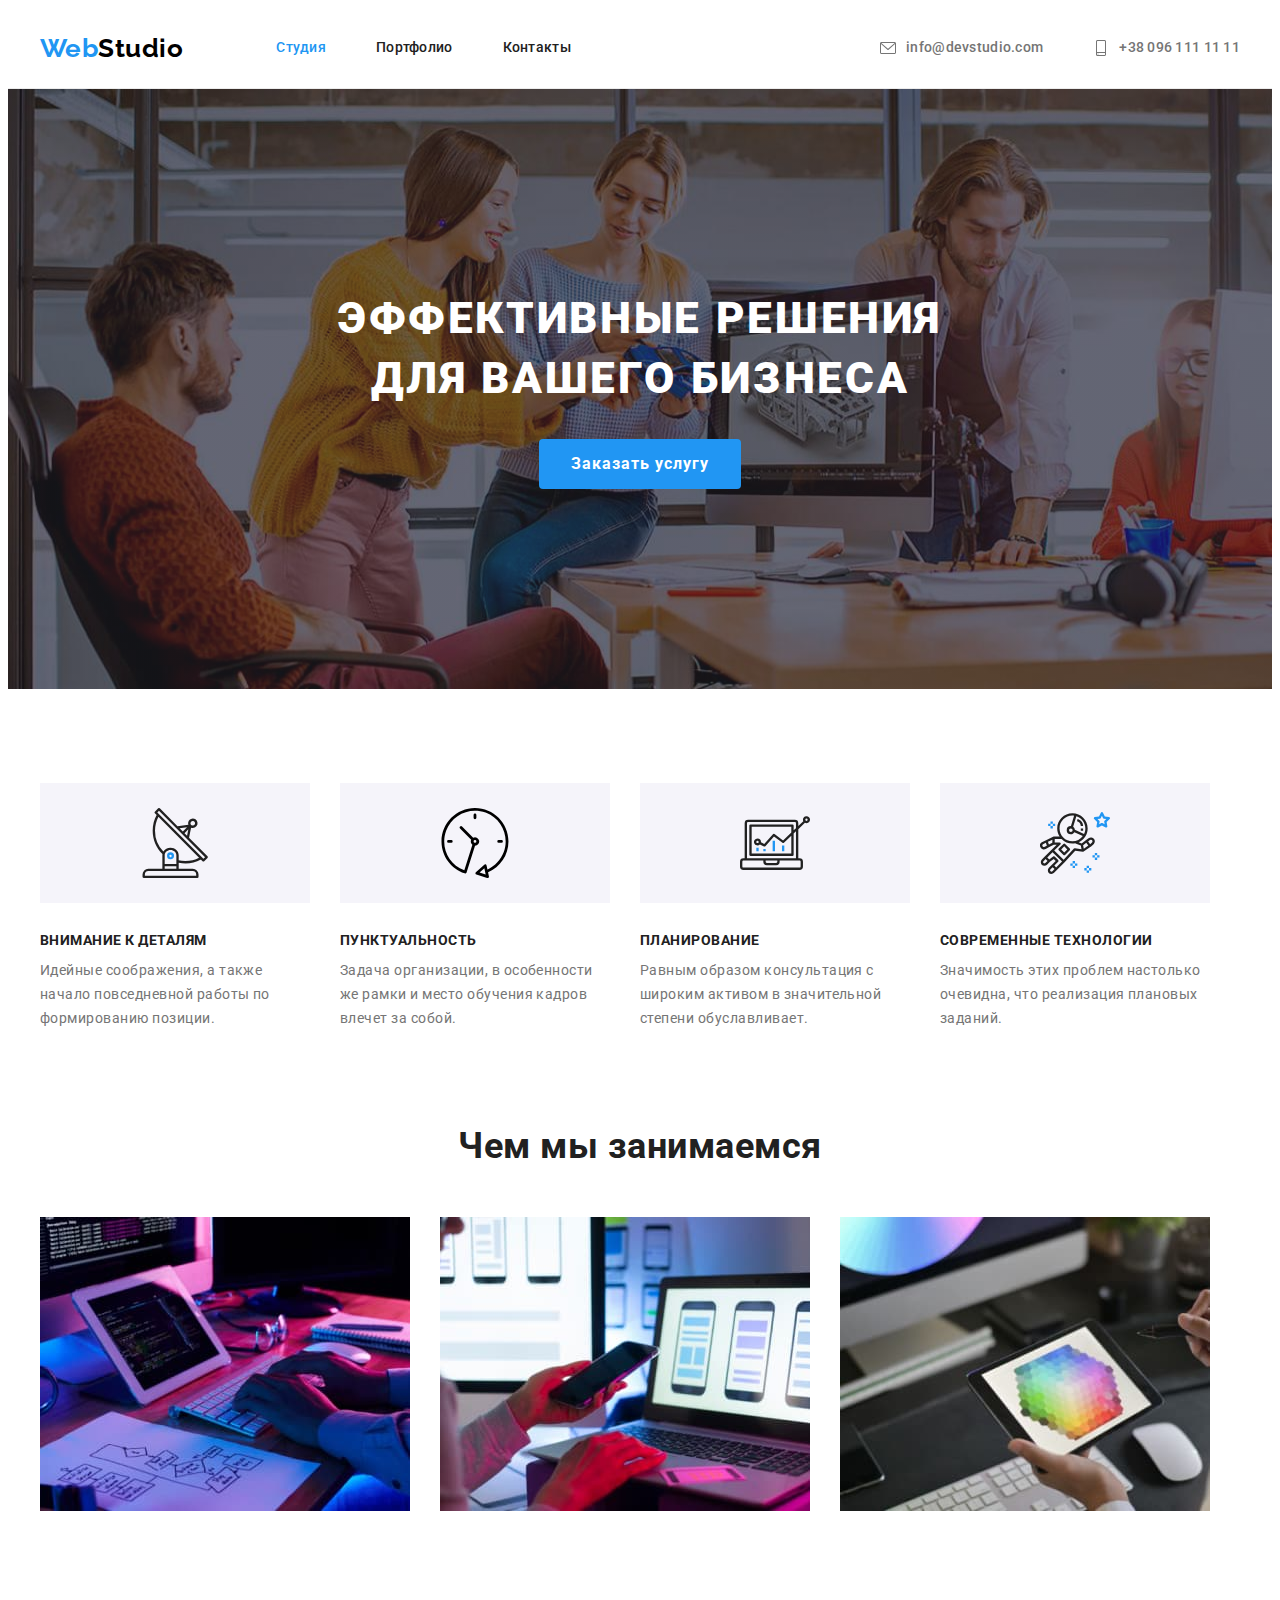
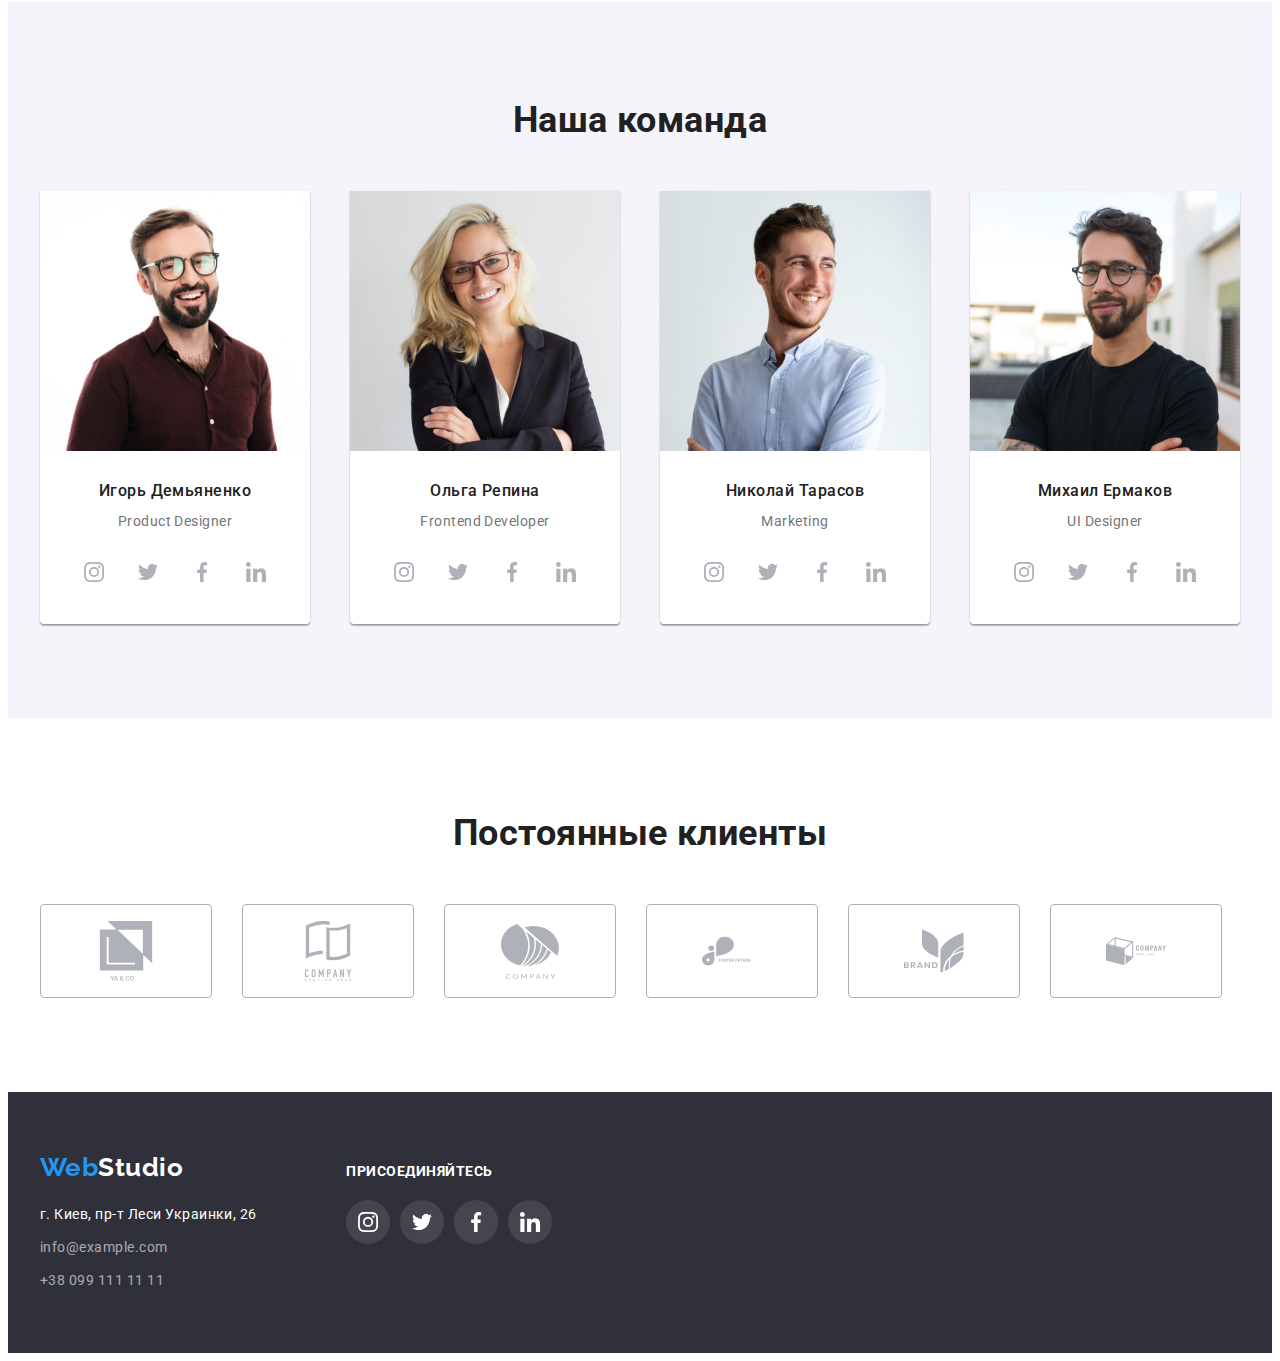
==== index.html @ dbf69135 "files from hw4" ====
<!DOCTYPE html>
<html lang="ru">
<head>
    <meta charset="UTF-8">
    <meta http-equiv="X-UA-Compatible" content="IE=edge">
    <meta name="viewport" content="width=device-width, initial-scale=1.0">
    <title>Студия</title>
    <link rel="preconnect" href="https://fonts.googleapis.com">
    <link rel="preconnect" href="https://fonts.gstatic.com" crossorigin>
    <link href="https://fonts.googleapis.com/css2?family=Raleway:wght@700&family=Roboto:wght@400;500;700;900&display=swap"
        rel="stylesheet">
    <link rel="stylesheet" href="https://cdnjs.cloudflare.com/ajax/libs/modern-normalize/1.1.0/modern-normalize.min.css" integrity="sha512-wpPYUAdjBVSE4KJnH1VR1HeZfpl1ub8YT/NKx4PuQ5NmX2tKuGu6U/JRp5y+Y8XG2tV+wKQpNHVUX03MfMFn9Q==" crossorigin="anonymous" referrerpolicy="no-referrer" />
    <link rel="stylesheet" href="./css/styles.css">
    
</head>
<body>
    <!-- HEADER -->
   <header class="page-header">
       <div class="container header-container">
            <nav class="navigation">
                <a class="logo link" href="" lang="en"><span class="logo-web">Web</span>Studio</a>
                <ul class="menu list">
                    <li class="menu-item">
                        <a class="menu-link link active" href="./index.html">Студия</a>
                    </li>
                    <li class="menu-item">
                        <a class="menu-link link" href="./portfolio.html">Портфолио</a>
                    </li>
                    <li class="menu-item">
                        <a class="menu-link link" href="">Контакты</a>
                    </li>
                </ul>
            </nav>
            <ul class="contact list">
                <li class="contact-item">
                    <a class="contact-link link" href="mailto:info@devstudio.com">
                        <svg class="contact-icon" width="16" height="16">
                        <use href="./images/icons.svg#icon-envelope"></use>
                        </svg>
                    info@devstudio.com</a>
                </li>
                <li class="contact-item">
                    <a class="contact-link link" href="tel:+380961111111">
                        <svg class="contact-icon" width="16" height="16">
                            <use href="./images/icons.svg#icon-smartphone"></use>
                        </svg>
                    +38 096 111 11 11</a>
                </li>
            </ul>
       </div>   
   </header>
   <!-- Hero -->
   <main>
       <section class="hero">
           <div class="container">
                <h1 class="hero-title white-theme">Эффективные решения для вашего бизнеса</h1>
                <button class="modal-btn" type="button">Заказать услугу</button>
           </div>    
       </section>
       <section class="feature">
           <div class="container">
                <h2 class="subtitle visually-hidden">Наша характеристика</h2>
                <ul class="list feature-list-container">
                    <li class="feature-container-item">
                        <div class="feature-icon-box">
                            <svg class="feature-icon" width="70" height="70">
                                <use href="./images/icons.svg#icon-antenna"></use>
                            </svg>
                        </div>                        
                        <h3 class="feature-title">Внимание к деталям</h3>
                        <p class="description">Идейные соображения, а также начало повседневной работы по формированию позиции.</p>
                    </li>
                    <li class="feature-container-item">
                        <div class="feature-icon-box">
                            <svg class="feature-icon" width="70" height="70">
                                <use href="./images/icons.svg#icon-clock"></use>
                            </svg>
                        </div>                        
                        <h3 class="feature-title">Пунктуальность</h3>
                        <p class="description">Задача организации, в особенности же рамки и место обучения кадров влечет за собой.</p>
                    </li>
                    <li class="feature-container-item">
                        <div class="feature-icon-box">
                            <svg class="feature-icon" width="70" height="70">
                                <use href="./images/icons.svg#icon-diagram"></use>
                            </svg>
                        </div>                        
                        <h3 class="feature-title">Планирование</h3>
                        <p class="description">Равным образом консультация с широким активом в значительной степени обуславливает.</p>
                    </li>
                    <li class="feature-container-item">
                        <div class="feature-icon-box">
                            <svg class="feature-icon" width="70" height="70">
                                <use href="./images/icons.svg#icon-astronaut"></use>
                            </svg>
                        </div>                        
                        <h3 class="feature-title">Современные технологии</h3>
                        <p class="description">Значимость этих проблем настолько очевидна, что реализация плановых заданий.</p>
                    </li>
                </ul>
           </div>         
       </section>
       <section class="work">
           <div class="container">
                <h2 class="subtitle">Чем мы занимаемся</h2>
                <ul class="list work-list">
                    <li class="work-item" >
                        <img src="./images/our-work/layout.jpg" alt="виртуальный графический макет" width="370" height="294"></li>
                    <li class="work-item">
                        <img src="./images/our-work/design.jpg" alt="мобильный дизайн" width="370" height="294"></li>
                    <li class="work-item">
                        <img src="./images/our-work/exterior-design.jpg" alt="выбор цвета для внешнего дизайна" width="370" height="294"></li>
                </ul>
           </div>           
       </section>
       <section class="team">
           <div class="container">
                <h2 class="subtitle">Наша команда</h2>
                <ul class="list team-list">
                    <li class="team-item">
                        <div class="team-card-box">
                            <img src="./images/team/igor.jpg" alt="Игорь Демьяненко" width="270" height="260">
                            <div class="team-card">
                                <h3 class="team-title">Игорь Демьяненко</h3>
                                <p class="description" lang="en">Product Designer</p>
                                <ul class="social-list list">
                                    <li class="social-list-item">
                                        <a href="" class="social-list-link">
                                            <svg class="social-list-icon" width="20" height="20">
                                                <use href="./images/icons.svg#icon-instagram"></use>
                                            </svg>
                                        </a>
                                    </li>
                                    <li class="social-list-item">
                                        <a href="" class="social-list-link">
                                            <svg class="social-list-icon" width="20" height="20">
                                                <use href="./images/icons.svg#icon-twitter"></use>
                                            </svg>
                                        </a>
                                    </li>
                                    <li class="social-list-item">
                                        <a href="" class="social-list-link">
                                            <svg class="social-list-icon" width="20" height="20">
                                                <use href="./images/icons.svg#icon-facebook"></use>
                                            </svg>
                                        </a>
                                    </li>
                                    <li class="social-list-item">
                                        <a href="" class="social-list-link">
                                            <svg class="social-list-icon" width="20" height="20">
                                                <use href="./images/icons.svg#icon-linkedin"></use>
                                            </svg>
                                        </a>
                                    </li>
                                </ul>
                            </div>
                        </div>                                                      
                    </li>
                    <li class="team-item">
                        <div class="team-card-box">
                            <img src="./images/team/olga.jpg" alt="Ольга Репина" width="270" height="260">
                            <div class="team-card">
                                <h3 class="team-title">Ольга Репина</h3>
                                <p class="description" lang="en">Frontend Developer</p>
                                <ul class="social-list list">
                                    <li class="social-list-item">
                                        <a href="" class="social-list-link">
                                            <svg class="social-list-icon" width="20" height="20">
                                                <use href="./images/icons.svg#icon-instagram"></use>
                                            </svg>
                                        </a>
                                    </li>
                                    <li class="social-list-item">
                                        <a href="" class="social-list-link">
                                            <svg class="social-list-icon" width="20" height="20">
                                                <use href="./images/icons.svg#icon-twitter"></use>
                                            </svg>
                                        </a>
                                    </li>
                                    <li class="social-list-item">
                                        <a href="" class="social-list-link">
                                            <svg class="social-list-icon" width="20" height="20">
                                                <use href="./images/icons.svg#icon-facebook"></use>
                                            </svg>
                                        </a>
                                    </li>
                                    <li class="social-list-item">
                                        <a href="" class="social-list-link">
                                            <svg class="social-list-icon" width="20" height="20">
                                                <use href="./images/icons.svg#icon-linkedin"></use>
                                            </svg>
                                        </a>
                                    </li>
                                </ul>
                            </div>                
                        </div>                                                
                    </li>
                    <li class="team-item">                   
                        <div class="team-card-box">
                            <img src="./images/team/nikolay.jpg" alt="Николай Тарасов" width="270" height="260">
                            <div class="team-card">
                                <h3 class="team-title">Николай Тарасов</h3>
                                <p class="description team-description" lang="en">Marketing</p>
                                <ul class="social-list list">
                                    <li class="social-list-item">
                                        <a href="" class="social-list-link">
                                            <svg class="social-list-icon" width="20" height="20">
                                                <use href="./images/icons.svg#icon-instagram"></use>
                                            </svg>
                                        </a>
                                    </li>
                                    <li class="social-list-item">
                                        <a href="" class="social-list-link">
                                            <svg class="social-list-icon" width="20" height="20">
                                                <use href="./images/icons.svg#icon-twitter"></use>
                                            </svg>
                                        </a>
                                    </li>
                                    <li class="social-list-item">
                                        <a href="" class="social-list-link">
                                            <svg class="social-list-icon" width="20" height="20">
                                                <use href="./images/icons.svg#icon-facebook"></use>
                                            </svg>
                                        </a>
                                    </li>
                                    <li class="social-list-item">
                                        <a href="" class="social-list-link">
                                            <svg class="social-list-icon" width="20" height="20">
                                                <use href="./images/icons.svg#icon-linkedin"></use>
                                            </svg>
                                        </a>
                                    </li>
                                </ul>
                            </div>
                        </div>                        
                    </li>
                    <li class="team-item">                        
                        <div class="team-card-box">
                            <img src="./images/team/michail.jpg" alt="Михаил Ермаков" width="270" height="260">
                            <div class="team-card">
                                <h3 class="team-title">Михаил Ермаков</h3>
                                <p class="description" lang="en">UI Designer</p>
                                <ul class="social-list list">
                                    <li class="social-list-item">
                                        <a href="" class="social-list-link">
                                            <svg class="social-list-icon" width="20" height="20">
                                                <use href="./images/icons.svg#icon-instagram"></use>
                                            </svg>
                                        </a>
                                    </li>
                                    <li class="social-list-item">
                                        <a href="" class="social-list-link">
                                            <svg class="social-list-icon" width="20" height="20">
                                                <use href="./images/icons.svg#icon-twitter"></use>
                                            </svg>
                                        </a>
                                    </li>
                                    <li class="social-list-item">
                                        <a href="" class="social-list-link">
                                            <svg class="social-list-icon" width="20" height="20">
                                                <use href="./images/icons.svg#icon-facebook"></use>
                                            </svg>
                                        </a>
                                    </li>
                                    <li class="social-list-item">
                                        <a href="" class="social-list-link">
                                            <svg class="social-list-icon" width="20" height="20">
                                                <use href="./images/icons.svg#icon-linkedin"></use>
                                            </svg>
                                        </a>
                                    </li>
                                </ul>
                            </div>
                        </div>                        
                    </li>
                </ul>
           </div>           
       </section>
       <section class="clients">
           <div class="container">
                <h3 class="clients-title subtitle">Постоянные клиенты</h3>
                <ul class="clients-list list">
                    <li class="clients-list-item">
                        <a href="" class="clients-list-link">
                            <svg class="clients-list-icon" width="106" height="60">
                                <use href="./images/icons.svg#icon-client-ya" ></use>
                            </svg>
                        </a>
                    </li>
                    <li class="clients-list-item">
                        <a href="" class="clients-list-link">
                            <svg class="clients-list-icon" width="106" height="60">
                                <use href="./images/icons.svg#icon-client-tagline"></use>
                            </svg>
                        </a>
                    </li>
                    <li class="clients-list-item">
                        <a href="" class="clients-list-link">
                            <svg class="clients-list-icon" width="106" height="60">
                                <use href="./images/icons.svg#icon-client-company"></use>
                            </svg>
                        </a>
                    </li>
                    <li class="clients-list-item">
                        <a href="" class="clients-list-link">
                            <svg class="clients-list-icon" width="106" height="60">
                                <use href="./images/icons.svg#icon-client-foster"></use>
                            </svg>
                        </a>
                    </li>
                    <li class="clients-list-item">
                        <a href="" class="clients-list-link">
                            <svg class="clients-list-icon" width="106" height="60">
                                <use href="./images/icons.svg#icon-client-brand"></use>
                            </svg>
                        </a>
                    </li>
                    <li class="clients-list-item">
                        <a href="" class="clients-list-link">
                            <svg class="clients-list-icon" width="106" height="60">
                                <use href="./images/icons.svg#icon-client-tag"></use>
                            </svg>
                        </a>
                    </li>
                </ul>
           </div>           
       </section>
   </main>
   <!-- Footer -->
   <footer class="page-footer">
       <div class="container footer-container">
            <div class="footer-adress-box">
                <a class="logo link white-theme" href="" lang="en"> <span class="logo-web">Web</span>Studio</a>
                <address>
                    <ul class="list">
                        <li class="address-list">
                            <a class="address-item description link white-theme" href="https://goo.gl/maps/BCof7u3j1q6mSy856"
                                target="_blank" rel="noopener nofollow noreferrer">г. Киев, пр-т Леси Украинки, 26</a>
                        </li>
                        <li class="address-list">
                            <a class="address-item description link" href="mailto:info@example.com">info@example.com</a>
                        </li>
                        <li class="address-list">
                            <a class="address-item description link" href="tel:+380991111111">+38 099 111 11 11</a>
                        </li>
                    </ul>
                </address>
            </div>
            <div class="footer-social-box">
                <p class="footer-social-title white-theme">присоединяйтесь</p>
                <ul class="social-list list">
                    <li class="social-list-item">
                        <a href="" class="social-list-link">
                            <svg class="social-list-icon" width="20" height="20">
                                <use href="./images/icons.svg#icon-instagram"></use>
                            </svg>
                        </a>
                    </li>
                    <li class="social-list-item">
                        <a href="" class="social-list-link">
                            <svg class="social-list-icon" width="20" height="20">
                                <use href="./images/icons.svg#icon-twitter"></use>
                            </svg>
                        </a>
                    </li>
                    <li class="social-list-item">
                        <a href="" class="social-list-link">
                            <svg class="social-list-icon" width="20" height="20">
                                <use href="./images/icons.svg#icon-facebook"></use>
                            </svg>
                        </a>
                    </li>
                    <li class="social-list-item">
                        <a href="" class="social-list-link">
                            <svg class="social-list-icon" width="20" height="20">
                                <use href="./images/icons.svg#icon-linkedin"></use>
                            </svg>
                        </a>
                    </li>
                </ul>
            </div>                       
       </div>    
   </footer>
</body>
</html>
---- css/styles.css ----
:root{
    --accent-color:#2196F3;
    --white-color:#FFFFFF;
    --btn-color:#188CE8;
    --main-font:#212121;
    --secondary-font: #757575;
    --adr-color: rgba(255, 255, 255, 0.6);
    --bgc-color: #FFFFFF;
    --logo-black-color:#000000;
    --secondary-bgc-color: #2F303A;
    --hero-bg-color: #C4C4C4;   
    --third-bgc-color: #F5F4FA;
    --border-header:#ECECEC;
    --border-card: #EEEEEE;
    --svg-list-color: #AFB1B8;
}
h1,h2,h3,h4,h5,h6,p,ul,ol{
    margin-top: 0;
    margin-bottom: 0;
}
ul,ol{
    padding-left: 0;
}
img{
    display: block;
}
.container{
    width: 1200px;
    padding-left: 15px;
    padding-right: 15px;
    margin-left: auto;
    margin-right: auto;
}   
body{
    font-family: 'Roboto', sans-serif;
    letter-spacing: 0.03em;
    color: var(--main-font);
    background-color: var(--bgc-color);
}
.link{
    text-decoration:none;
}
.list{
    list-style: none;
    font-style: normal;
}
.visually-hidden{
    position: absolute;
        width: 1px;
        height: 1px;
        margin: -1px;
        border: 0;
        padding: 0;
   
        white-space: nowrap;
        clip-path: inset(100%);
        clip: rect(0 0 0 0);
        overflow: hidden;
}
/* =====================================LOGO=======*/
.logo{
    font-family: 'Raleway', sans-serif;
    font-weight: 700;
    font-size: 26px;
    line-height: 1.19;  
    color: var(--logo-black-color);
    margin-right: 93px;
}
.logo-web{
    color: var(--accent-color);
}
/* ====================================HEADER======== */
.page-header{
    border-bottom: 1px solid var(--border-header);
}
.header-container {
    display: flex;
    align-items: center;
    justify-content: space-between;
}
.navigation{
    display: flex;
    align-items: center;
}
.menu{
    display: flex;
    align-items: center;
}
.contact{
    display: flex;
    align-items: center;
}
.menu-item:not(:last-child),
.contact-item:not(:last-child) {
    margin-right:50px;
}
.menu-link,
.contact-link{
    display:flex;
    font-weight: 500;
    font-size: 14px;
    line-height: 1.14;
    letter-spacing: 0.02em;
    color: inherit;
    padding-top: 32px;
    padding-bottom: 32px;
    align-items: center;
}
.contact-link {
    color: var(--secondary-font);
}
.contact-icon{
    margin-right: 10px;
    background-size: 16px 12px;
    fill: var(--secondary-font);
}
.contact-link:hover .contact-icon,
.contact-link:focus .contact-icon{
    fill: var(--accent-color);
}
.menu-link:hover,
.menu-link:focus,
.contact-link:hover,
.contact-link:focus,
.address-item:focus,
.address-item:hover {
    color: var(--accent-color);
}
.menu-link.active{
    color:var(--accent-color);
}
/* =================================SECTION======= */
.modal-btn {
    display: block;
    min-width: 200px;
    font-family: inherit;
    font-weight: 700;
    font-size: 16px;
    line-height: 1.88;
    letter-spacing: 0.06em;
    background-color: var(--accent-color);
    color: var(--white-color);
    cursor: pointer;
    border-radius: 4px;
    border: none;
    padding: 10px 32px;
    margin-left: auto;
    margin-right: auto;  
}
.modal-btn:hover,
.modal-btn:focus{
    background-color: var(--btn-color);
}
.hero {
    padding-top: 200px;
    padding-bottom: 200px;
    margin-right: auto;
    margin-left: auto;
    max-width: 1600px; 
    background-color: var(--hero-bg-color);
    background-image: linear-gradient(rgba(47, 48, 58, 0.4), rgba(47, 48, 58, 0.4)), url("../images/hero/bg-hero.jpg");
    background-size: cover;
    
    background-repeat: no-repeat;
}
.hero-title{
    max-width: 696px;
    font-weight: 900;
    font-size: 44px;
    line-height: 1.36;
    text-align: center;
    letter-spacing: 0.06em;
    text-transform: uppercase;
    margin-bottom: 30px;
    margin-left: auto;
    margin-right: auto;
}
.subtitle{
    font-weight: 700;
    font-size: 36px;
    line-height: 1.17;
    text-align: center;
    margin-bottom: 50px;
}   
.description{
    font-size: 14px;
    line-height: 1.71;
    color: var(--secondary-font);
}
/* =================================FEATURE====== */
.feature{
    padding-top: 94px;
    padding-bottom: 94px;
}
.feature-list-container{
    display: flex;
}
.feature-container-item{
    width: 270px;
}
.feature-container-item:not(:last-child){
    margin-right: 30px;    
}
.feature-title{
    font-weight: 700;
    font-size: 14px;
    line-height: 1.14;
    text-transform: uppercase;
    margin-bottom: 10px;
}
.feature-icon-box{
    display: flex;
    width: 270px;
    height: 120px;
    background-color: var(--third-bgc-color);
    justify-content: center;
    align-items: center;
    margin-bottom: 30px;
}
/* =================================WORK========= */
.work {
    padding-bottom: 91px;
}
.work-list {
    display: flex;
}
.work-item:not(:last-child){
    margin-right: 30px;
}
/* ====================================TEAM===== */
.team,
.portfolio-btn{
    background-color: var(--third-bgc-color);
}
.team{
    padding-top: 97px;
    padding-bottom: 94px;
}
.team-list{
    display:flex;
    justify-content: space-between;
}
.team-item:not(:last-child){
    margin-right:30px;
}
.team-card{
    padding: 30px 15px;
}
.team-card-box{
    background-color: var(--white-color);
    border-radius: 0px 0px 4px 4px;
    box-shadow: 0px 1px 3px rgba(0, 0, 0, 0.12), 0px 1px 1px rgba(0, 0, 0, 0.14), 0px 2px 1px rgba(0, 0, 0, 0.2);
}
.team-title{
    font-weight: 500;
    font-size: 16px;
    line-height: 1.19;
    margin-bottom: 10px;
    text-align: center;
}
.team-card>.description{
    text-align: center;
    margin-bottom: 16px;
}
.social-list{
    display: flex;
    justify-content: center;
}
.social-list-link{
    display: flex;
    width: 44px;
    height: 44px;   
    border-radius: 50%;
    justify-content: center;
    align-items: center;
}
.social-list-item:not(:last-child) {
    margin-right: 10px;
}
.social-list-icon{
    fill: var(--svg-list-color);
}
.social-list-link:hover .social-list-icon,
.social-list-link:focus .social-list-icon {
    fill: var(--white-color);
}
/* ==============================CLIENTS======== */
.clients{
    padding-top: 94px;
    padding-bottom: 94px;
}
.clients-list{
    display:flex;   
}
.clients-list-item:not(:last-child){
    margin-right: 30px;
}
.clients-list-link{
    display: flex;
    width: 170px;
    height: 92px;
    justify-content: center;
    align-items: center;
    border: 1px solid var(--svg-list-color);
    border-radius: 4px;
    fill: var(--svg-list-color);
}

.clients-list-link:hover .clients-list-icon,
.clients-list-link:focus .clients-list-icon {
    fill: var(--accent-color);
}
/* ==============================FOOTER========= */
.page-footer {
    background-color: var(--secondary-bgc-color);
}
.address-item{
    color: var(--adr-color);
}
.white-theme{
    color: var(--white-color);
}
.page-footer{
    padding-top: 60px;
    padding-bottom: 60px;
}
.footer-container{
    display: flex;
    align-items: baseline;
}
.footer-adress-box{
    margin-right: 70px;
}
.page-footer .logo{
    display:inline-block;
    margin-bottom: 20px;
}
.address-list:not(:last-child){
    margin-bottom: 9px;
}
.footer-social-title{
        font-weight: 700;
        font-size: 14px;
        line-height: 1.14;
        text-transform: uppercase;
        margin-bottom: 20px;
}
.footer-social-box .social-list-link{
    background-color: rgba(255, 255, 255, 0.1);
}
.footer-social-box .social-list-icon{
    fill: var(--white-color);
}
.social-list-link:hover,
.social-list-link:focus {
    background-color: var(--accent-color);
}
/* ===============================PORTFOLIO======= */
.portfolio{
    padding-top: 94px;
    padding-bottom: 94px;
}
.portfolio-btn{
    min-width: 73px;
    font-family: inherit;
    font-weight: 500;
    font-size: 16px;
    line-height: 1.63;
    letter-spacing: inherit;
    color: inherit;
    cursor: pointer;
    border-radius: 4px;
    border: none;
    padding: 6px 22px;
}
.portfolio-btn:hover,
.portfolio-btn:focus{
    background-color: var(--accent-color);
    color: var(--white-color);
    box-shadow: 0px 3px 1px rgba(0, 0, 0, 0.1), 0px 1px 2px rgba(0, 0, 0, 0.08), 0px 2px 2px rgba(0, 0, 0, 0.12);
}
.portfolio-btn-list {
    display: flex;
    justify-content: center;
    margin-bottom: 50px;
}
.portfolio-btn-item:not(:last-child) {
    margin-right: 8px;
}
.portfolio-title{
    font-weight: 700;
    font-size: 18px;
    line-height: 2;
    letter-spacing: 0.06em;
    color: var(--main-font);
    margin-bottom: 4px;
}
.portfolio-description{
    font-size: 16px;
    line-height: 1.88;
    color: var(--secondary-font);
    padding-bottom: ;
}
.portfolio-list{
    display:flex;
    flex-wrap: wrap;
    margin-right: -30px;
    margin-bottom: -30px;
}
.portfolio-list-item{
    margin-right: 30px;
    margin-bottom: 30px;
    flex-basis: calc((100% - 90px)/3);
}
.portfolio-item{
    padding:20px 24px;
    border-bottom: 1px solid var(--border-card);
    border-right: 1px solid var(--border-card);
    border-left: 1px solid var(--border-card);
}
.portfolio-list-link{
    display: block;
}
.portfolio-list-link:hover,
.portfolio-list-link:focus {
    box-shadow: 0px 1px 1px rgba(0, 0, 0, 0.12), 0px 4px 4px rgba(0, 0, 0, 0.06), 1px 4px 6px rgba(0, 0, 0, 0.16);
}
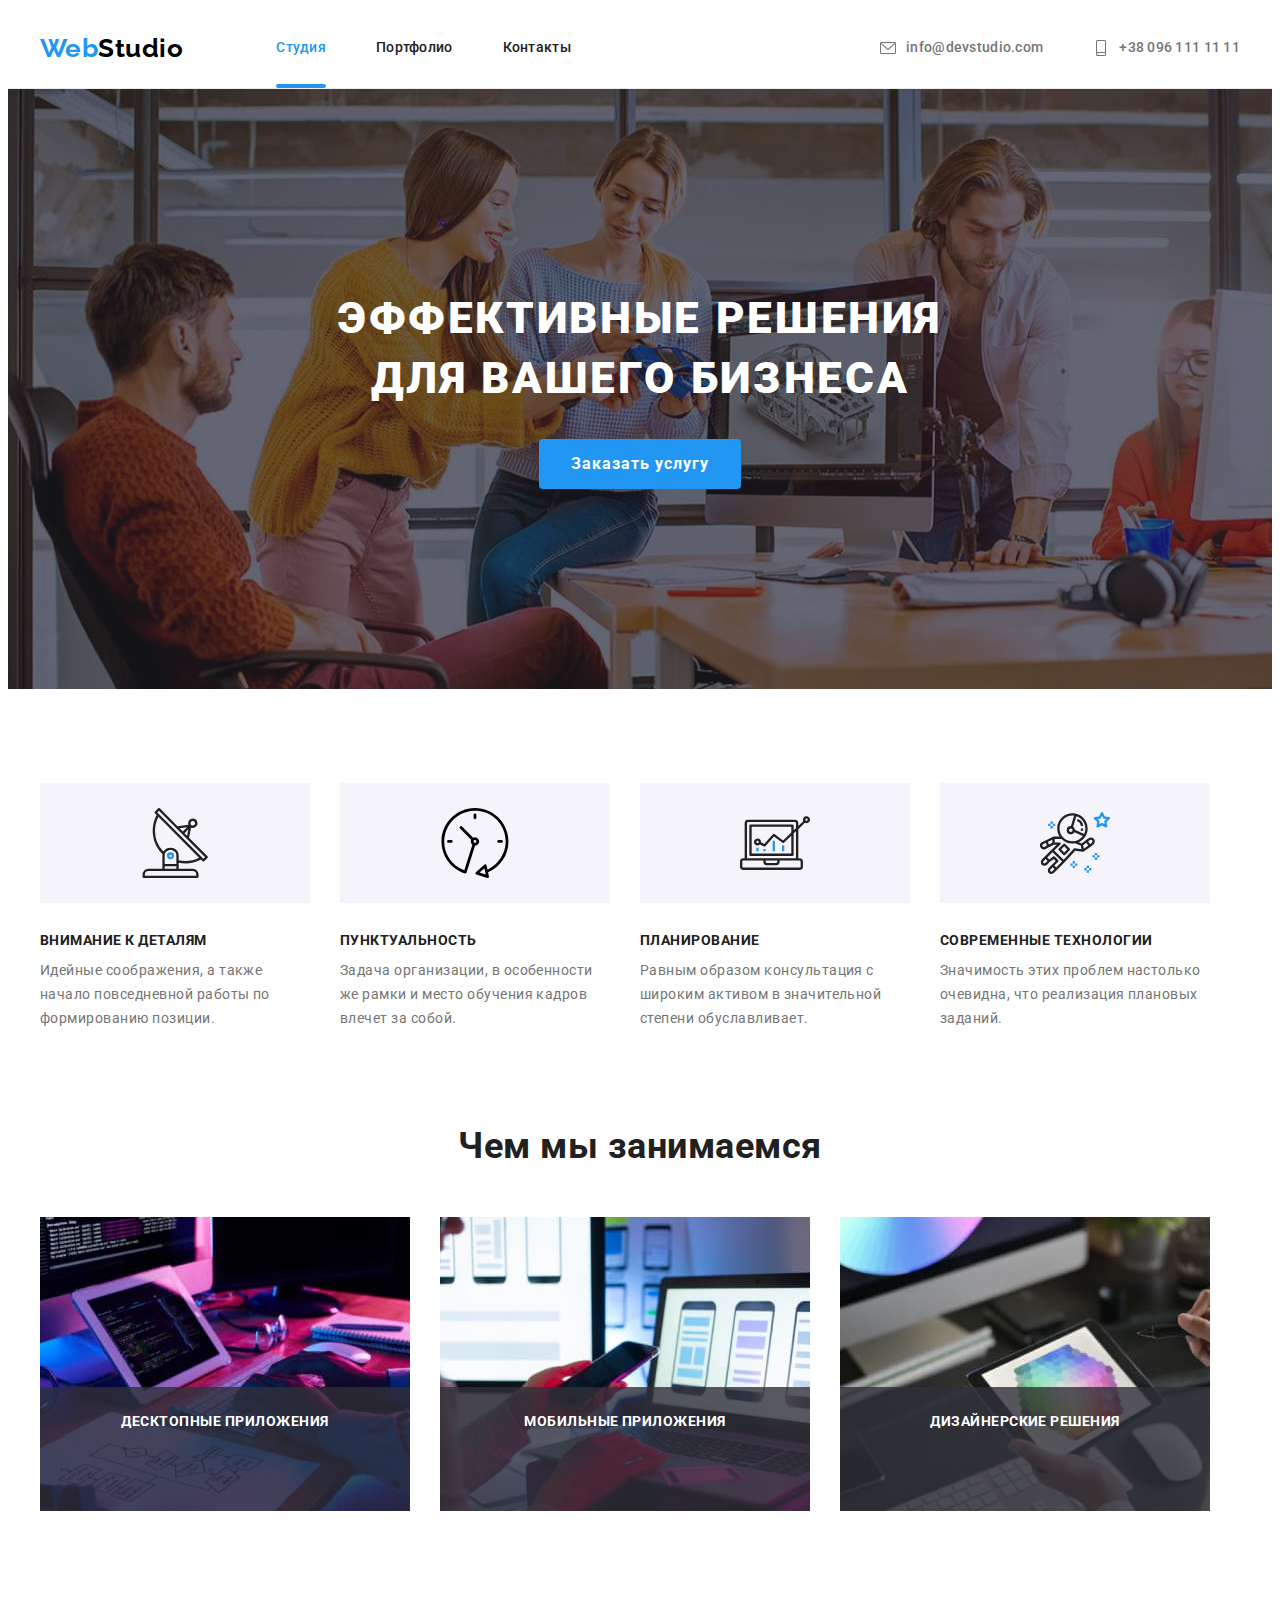
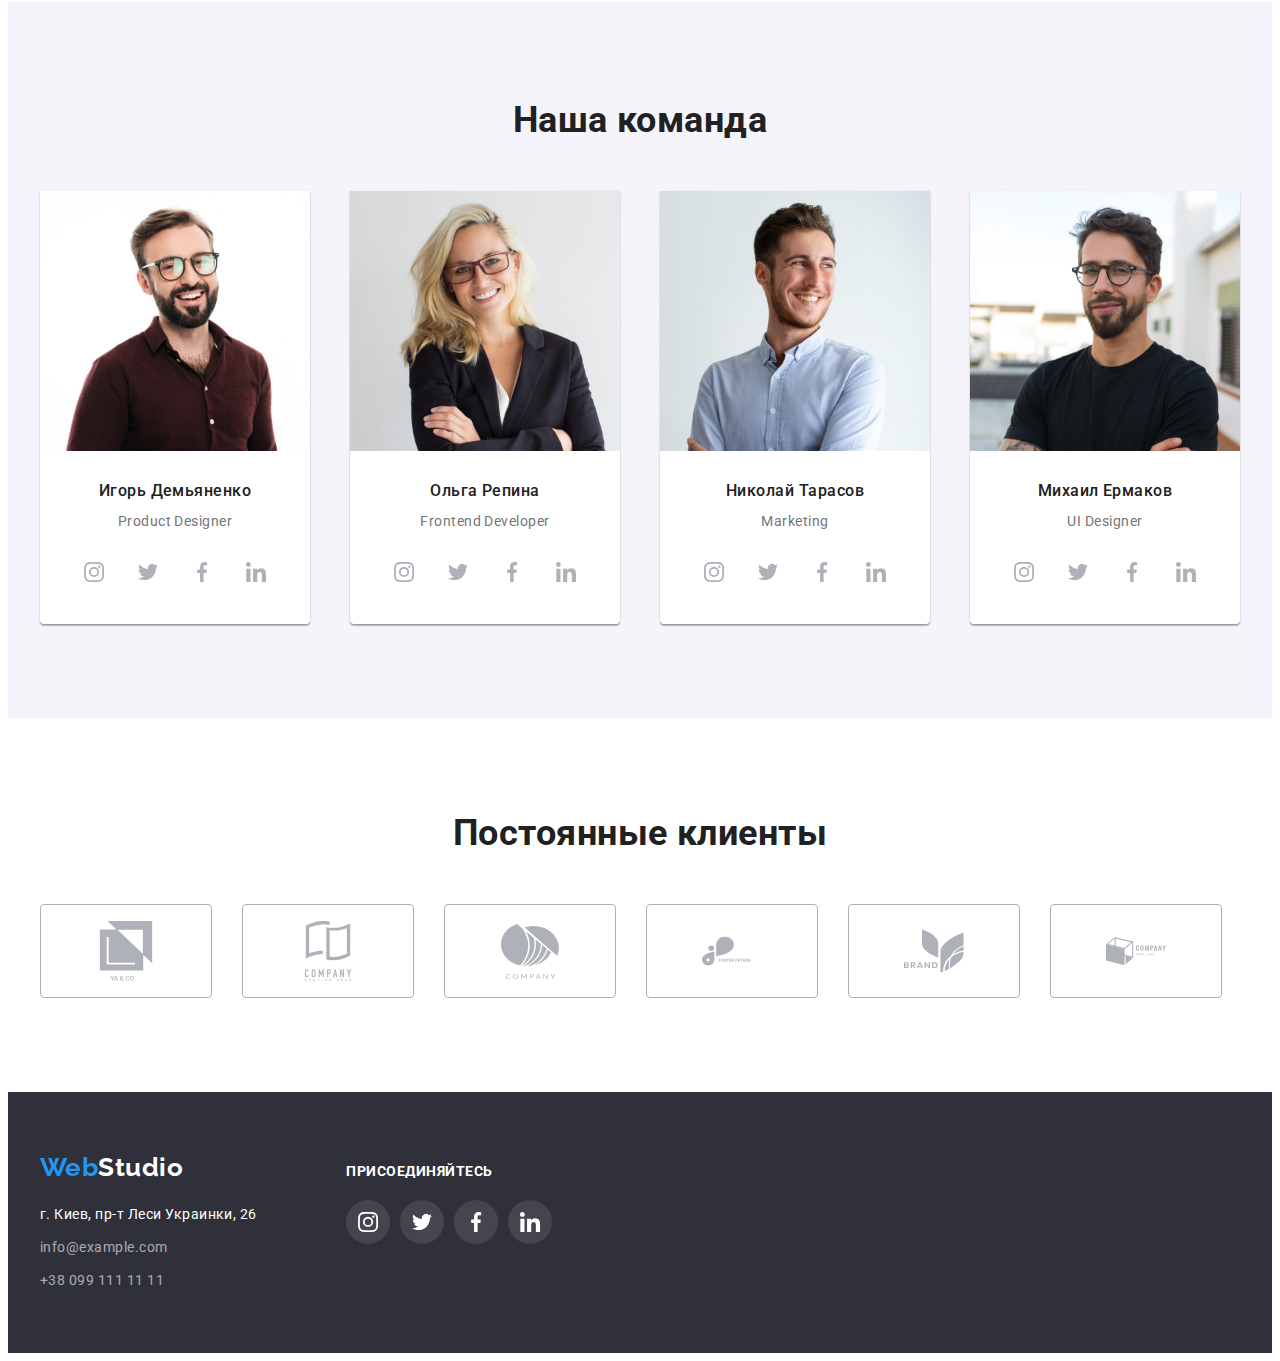
==== commit f9e96dee: "transitions in portfolio page are added" ====
--- a/index.html
+++ b/index.html
@@ -105,11 +105,17 @@
                 <h2 class="subtitle">Чем мы занимаемся</h2>
                 <ul class="list work-list">
                     <li class="work-item" >
-                        <img src="./images/our-work/layout.jpg" alt="виртуальный графический макет" width="370" height="294"></li>
+                        <img src="./images/our-work/layout.jpg" alt="виртуальный графический макет" width="370" height="294">
+                        <p class="work-description white-theme">Десктопные приложения</p>
+                    </li>                        
                     <li class="work-item">
-                        <img src="./images/our-work/design.jpg" alt="мобильный дизайн" width="370" height="294"></li>
+                        <img src="./images/our-work/design.jpg" alt="мобильный дизайн" width="370" height="294">
+                        <p class="work-description white-theme">Мобильные приложения</p>
+                    </li>
                     <li class="work-item">
-                        <img src="./images/our-work/exterior-design.jpg" alt="выбор цвета для внешнего дизайна" width="370" height="294"></li>
+                        <img src="./images/our-work/exterior-design.jpg" alt="выбор цвета для внешнего дизайна" width="370" height="294">
+                        <p class="work-description white-theme">Дизайнерские решения</p>
+                    </li>
                 </ul>
            </div>           
        </section>
@@ -381,5 +387,6 @@
             </div>                       
        </div>    
    </footer>
+   <script src="./js/modal.js"></script>
 </body>
 </html>--- a/css/styles.css
+++ b/css/styles.css
@@ -105,14 +105,17 @@
     padding-top: 32px;
     padding-bottom: 32px;
     align-items: center;
+    transition: color 250ms cubic-bezier(0.4, 0, 0.2, 1);
 }
 .contact-link {
     color: var(--secondary-font);
+    transition: color 250ms cubic-bezier(0.4, 0, 0.2, 1);
 }
 .contact-icon{
     margin-right: 10px;
     background-size: 16px 12px;
     fill: var(--secondary-font);
+    transition: fill 250ms cubic-bezier(0.4, 0, 0.2, 1);
 }
 .contact-link:hover .contact-icon,
 .contact-link:focus .contact-icon{
@@ -128,6 +131,19 @@
 }
 .menu-link.active{
     color:var(--accent-color);
+}
+.menu-item{
+    position: relative;
+}
+.menu-link.active::after{
+    content: '';
+    display: block;
+    position: absolute;
+    bottom: 0px;
+    background-color: var(--accent-color);
+    width: 100%;
+    height: 4px;
+    border-radius: 2px;
 }
 /* =================================SECTION======= */
 .modal-btn {
@@ -146,6 +162,7 @@
     padding: 10px 32px;
     margin-left: auto;
     margin-right: auto;  
+    transition: background-color 250ms cubic-bezier(0.4, 0, 0.2, 1);
 }
 .modal-btn:hover,
 .modal-btn:focus{
@@ -227,6 +244,23 @@
 .work-item:not(:last-child){
     margin-right: 30px;
 }
+.work-item{
+    position: relative;
+}
+.work-description{
+    position:absolute;
+    width: 100%;
+    height: 70px;
+    bottom: 0;
+    background-color: rgba(47, 48, 58, 0.8);
+    font-weight: 700;
+    font-size: 14px;
+    line-height: 1.14;
+    text-align: center;
+    text-transform: uppercase;
+    padding-top: 27px;
+    padding-bottom: 27px;
+}
 /* ====================================TEAM===== */
 .team,
 .portfolio-btn{
@@ -273,12 +307,14 @@
     border-radius: 50%;
     justify-content: center;
     align-items: center;
+    transition: background-color 250ms cubic-bezier(0.4, 0, 0.2, 1);
 }
 .social-list-item:not(:last-child) {
     margin-right: 10px;
 }
 .social-list-icon{
     fill: var(--svg-list-color);
+    transition: fill 250ms cubic-bezier(0.4, 0, 0.2, 1);
 }
 .social-list-link:hover .social-list-icon,
 .social-list-link:focus .social-list-icon {
@@ -304,18 +340,26 @@
     border: 1px solid var(--svg-list-color);
     border-radius: 4px;
     fill: var(--svg-list-color);
-}
-
+    transition: border 250ms cubic-bezier(0.4, 0, 0.2, 1);
+}
+.clients-list-icon{
+    transition: fill 250ms cubic-bezier(0.4, 0, 0.2, 1);
+}
 .clients-list-link:hover .clients-list-icon,
 .clients-list-link:focus .clients-list-icon {
     fill: var(--accent-color);
 }
+.clients-list-link:hover,
+.clients-list-link:focus {
+    border: 1px solid var(--accent-color);
+}
 /* ==============================FOOTER========= */
 .page-footer {
     background-color: var(--secondary-bgc-color);
 }
 .address-item{
     color: var(--adr-color);
+    transition: color 250ms cubic-bezier(0.4, 0, 0.2, 1);
 }
 .white-theme{
     color: var(--white-color);
@@ -372,6 +416,7 @@
     border-radius: 4px;
     border: none;
     padding: 6px 22px;
+    transition: box-shadow 250ms cubic-bezier(0.4, 0, 0.2, 1), background-color 250ms cubic-bezier(0.4, 0, 0.2, 1), color 250ms cubic-bezier(0.4, 0, 0.2, 1);
 }
 .portfolio-btn:hover,
 .portfolio-btn:focus{
@@ -420,6 +465,7 @@
 }
 .portfolio-list-link{
     display: block;
+    transition: box-shadow 250ms cubic-bezier(0.4, 0, 0.2, 1);
 }
 .portfolio-list-link:hover,
 .portfolio-list-link:focus {
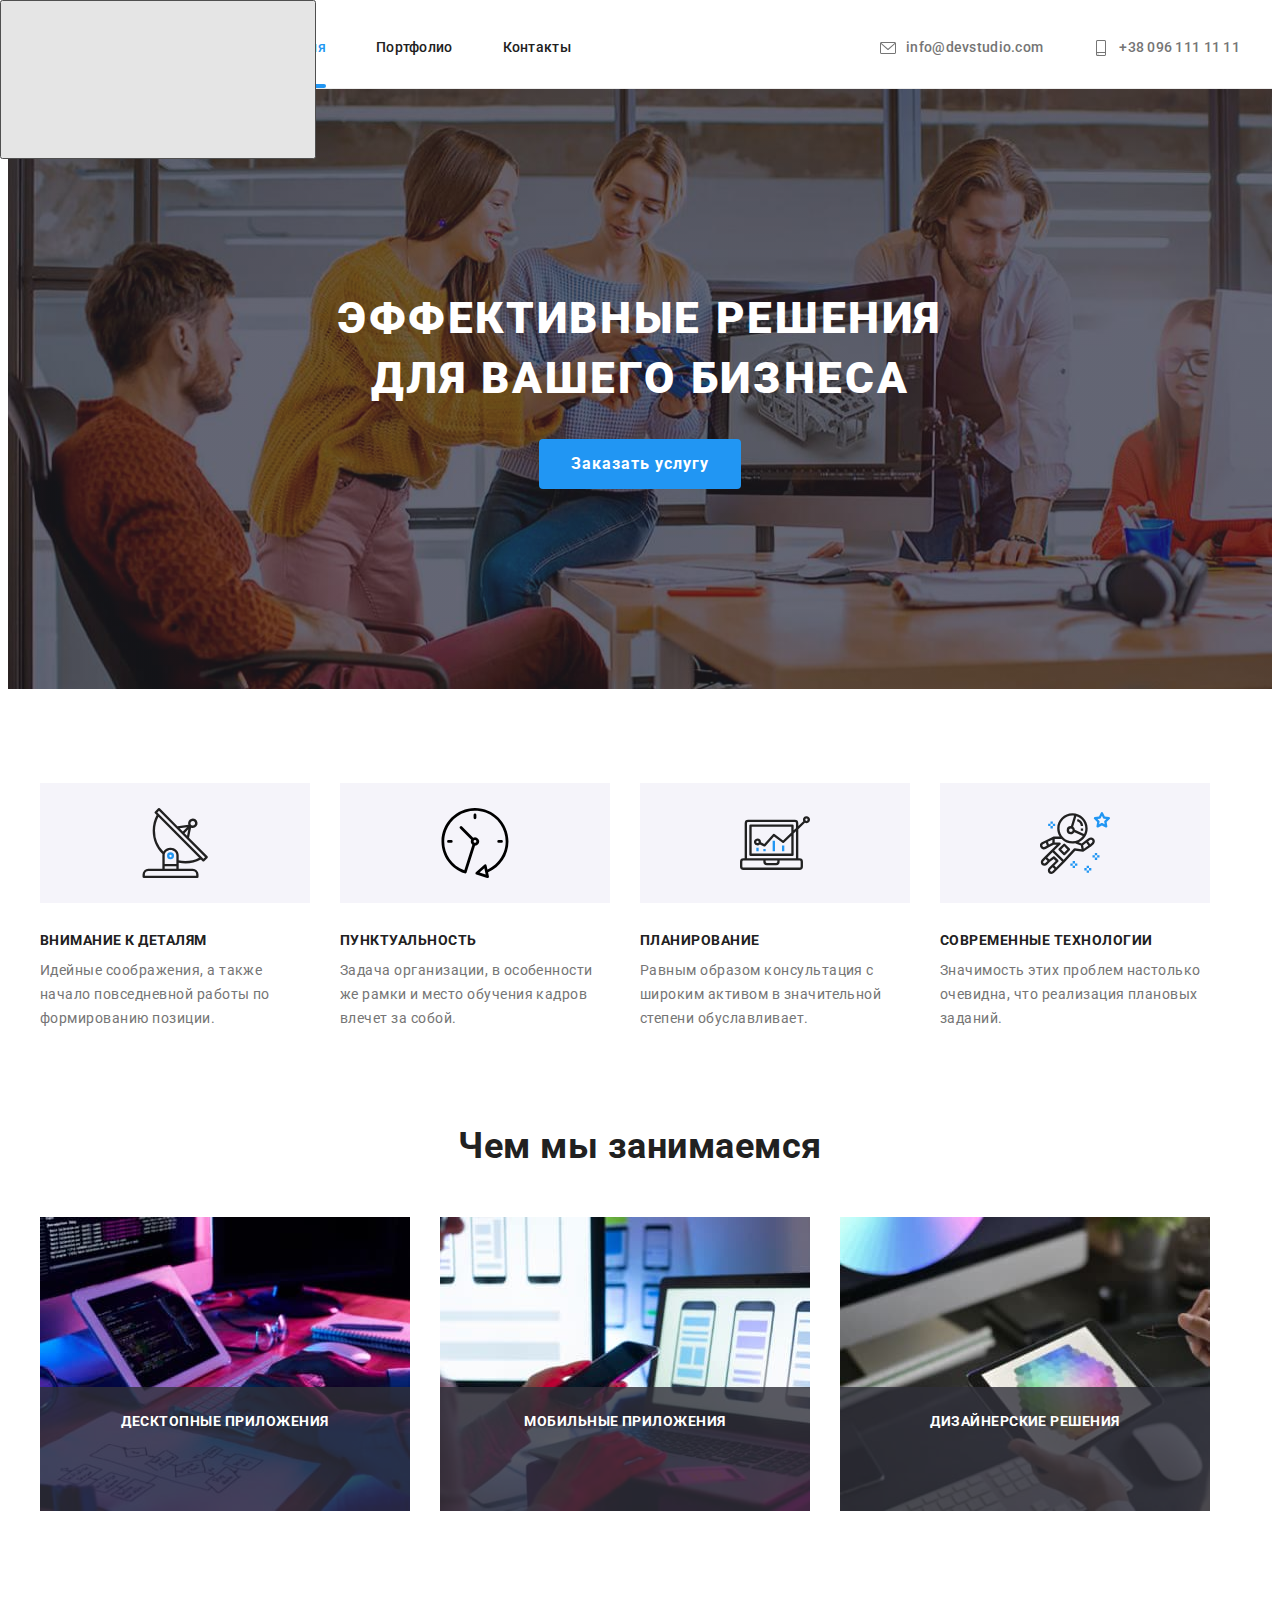
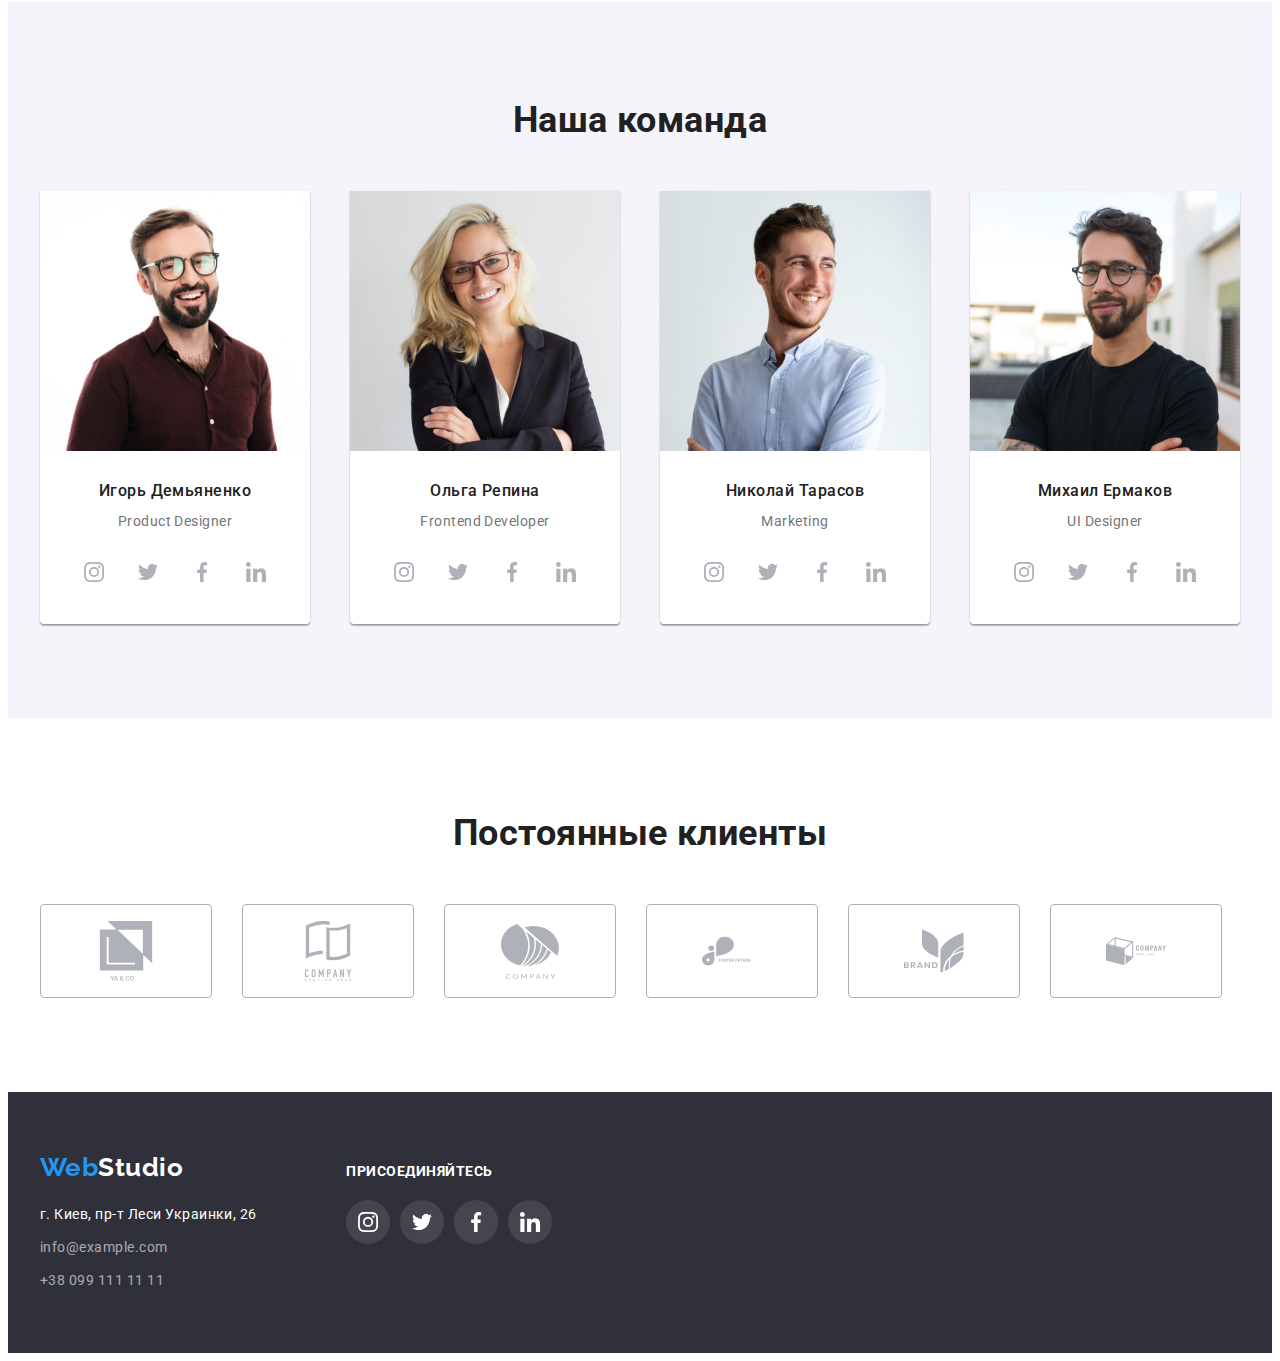
==== commit 0b6d3d73: "modal window" ====
--- a/index.html
+++ b/index.html
@@ -387,6 +387,15 @@
             </div>                       
        </div>    
    </footer>
+   <div class="backdrop">
+       <div class="modal">
+           <button class="modal-close-btn" type="button">
+               <svg class="modal-close-icon">
+                   <use></use>                
+               </svg>
+           </button>
+       </div>
+   </div>
    <script src="./js/modal.js"></script>
 </body>
 </html>--- a/css/styles.css
+++ b/css/styles.css
@@ -470,4 +470,12 @@
 .portfolio-list-link:hover,
 .portfolio-list-link:focus {
     box-shadow: 0px 1px 1px rgba(0, 0, 0, 0.12), 0px 4px 4px rgba(0, 0, 0, 0.06), 1px 4px 6px rgba(0, 0, 0, 0.16);
-}+}
+/* ==========================Modal window */
+.backdrop{
+    position: fixed;
+    top: 0;
+    left: 0;
+    width: 100vw;
+    height: 100vh;
+}   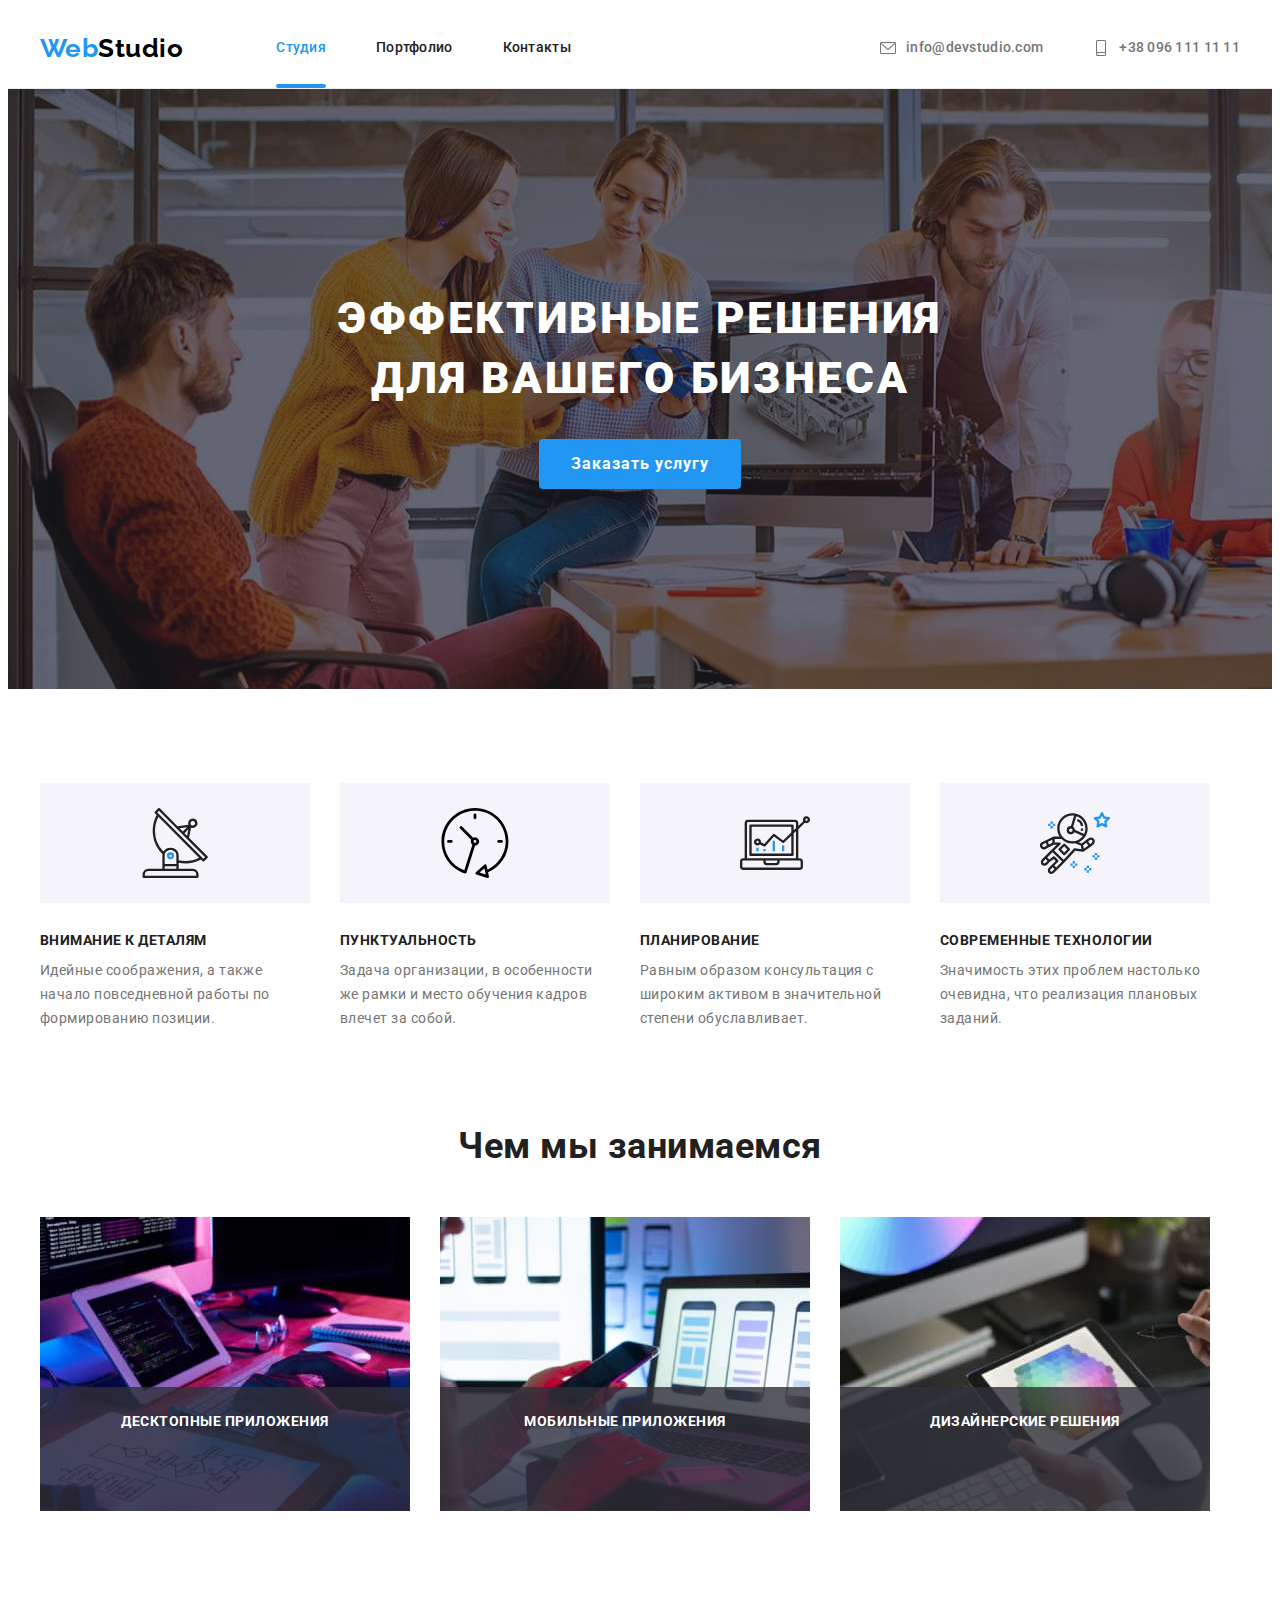
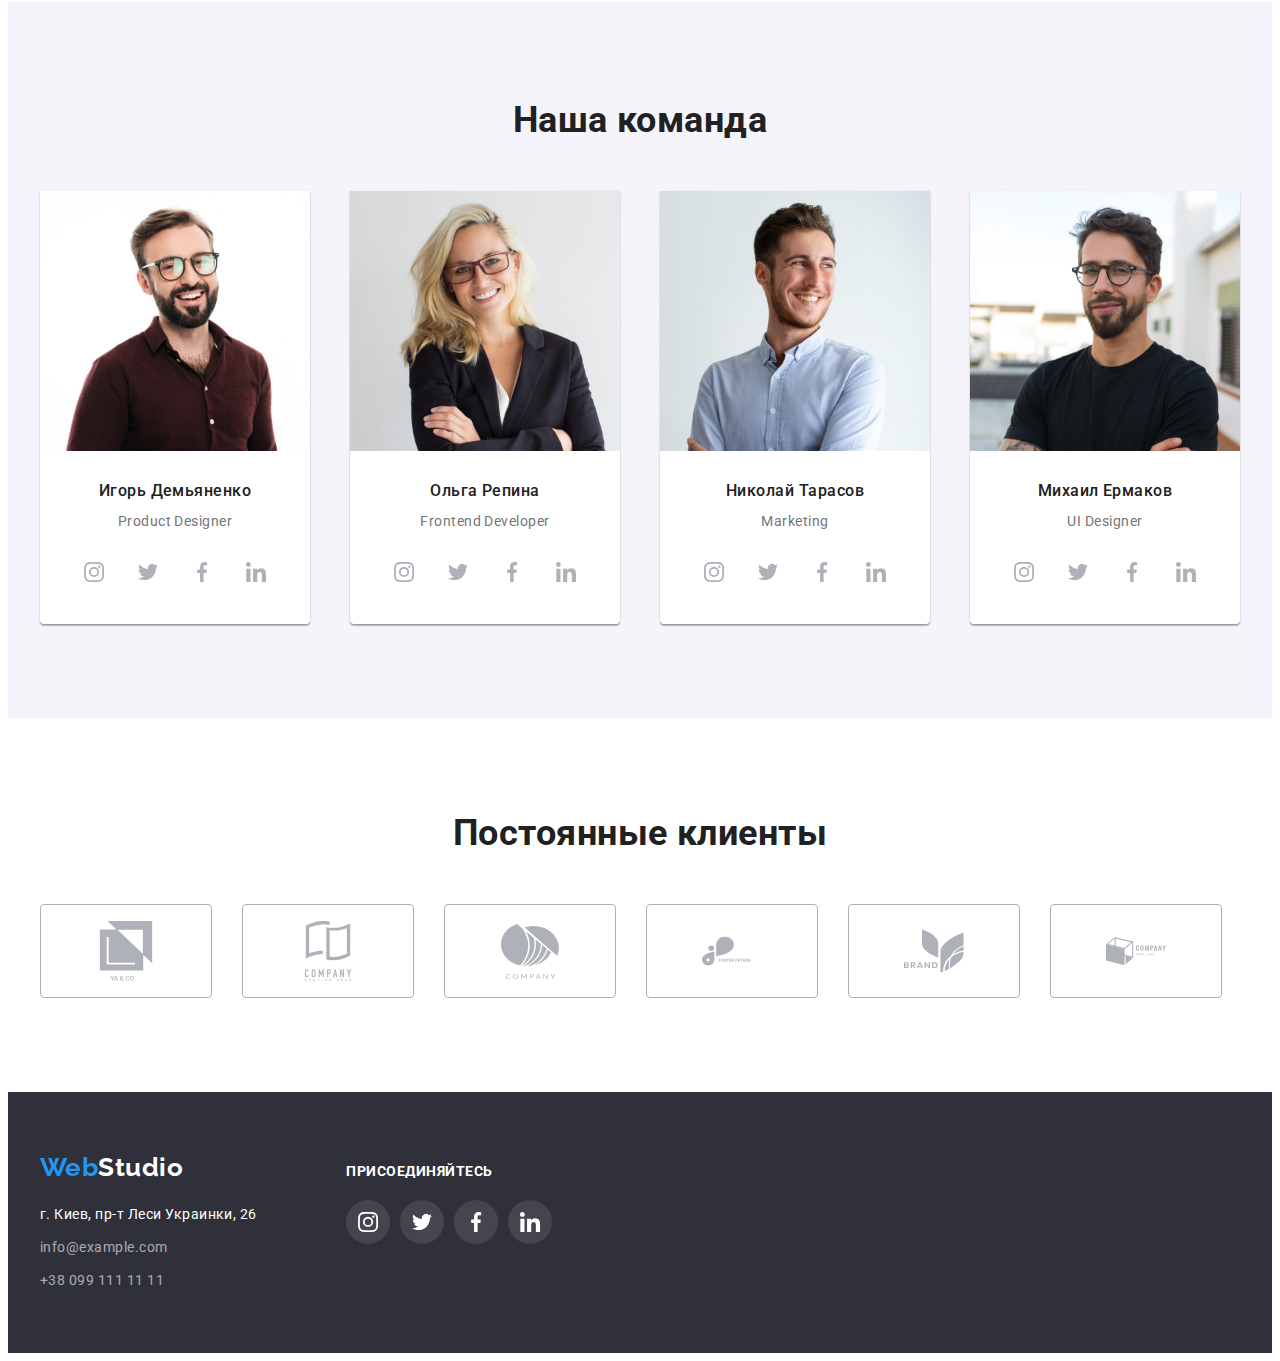
==== commit 568ccaed: "modal window is animated" ====
--- a/index.html
+++ b/index.html
@@ -54,7 +54,7 @@
        <section class="hero">
            <div class="container">
                 <h1 class="hero-title white-theme">Эффективные решения для вашего бизнеса</h1>
-                <button class="modal-btn" type="button">Заказать услугу</button>
+                <button class="modal-btn" type="button" data-modal-open>Заказать услугу</button>
            </div>    
        </section>
        <section class="feature">
@@ -387,15 +387,15 @@
             </div>                       
        </div>    
    </footer>
-   <div class="backdrop">
+   <div class="backdrop is-hidden" data-modal>
        <div class="modal">
-           <button class="modal-close-btn" type="button">
-               <svg class="modal-close-icon">
-                   <use></use>                
+           <button class="modal-close-btn" type="button" data-modal-close>
+               <svg class="modal-close-icon" width="11" height="11">
+                   <use href="./images/icons.svg#icon-close"></use>                
                </svg>
            </button>
        </div>
    </div>
-   <script src="./js/modal.js"></script>
+   <script src="./modal.js"></script>
 </body>
 </html>--- a/css/styles.css
+++ b/css/styles.css
@@ -471,11 +471,48 @@
 .portfolio-list-link:focus {
     box-shadow: 0px 1px 1px rgba(0, 0, 0, 0.12), 0px 4px 4px rgba(0, 0, 0, 0.06), 1px 4px 6px rgba(0, 0, 0, 0.16);
 }
-/* ==========================Modal window */
+/* ==========================Modal window=============== */
 .backdrop{
     position: fixed;
     top: 0;
     left: 0;
     width: 100vw;
     height: 100vh;
-}   +    background-color: rgba(0, 0, 0, 0.2);
+    opacity: 1;
+    transition: opacity 250ms cubic-bezier(0.4, 0, 0.2, 1);
+}
+.backdrop.is-hidden {
+    opacity: 0;
+    visibility: hidden;
+    pointer-events: none;
+}
+.modal{
+    position: absolute;
+    top: 50%;
+    left: 50%;
+    width: 528px;
+    height: 580px;
+    background-color: var(--bgc-color);    
+    border-radius: 4px;
+    transform: translate(-50%, -50%) scale(1);
+    transition: transform 250ms cubic-bezier(0.4, 0, 0.2, 1);
+}
+.backdrop.is-hidden .modal{
+    transform: translate(-50%, -50%) scale(0.5);
+}
+.modal-close-btn{
+    position: absolute;
+    top: 8px;
+    right: 8px;
+    display: flex;
+    align-items: center;
+    justify-content: center;
+    width: 30px;
+    height: 30px;
+    border: 1px solid rgba(0, 0, 0, 0.1);
+    border-radius: 50%;
+    background-color: transparent;
+    cursor: pointer;
+    padding: 0;
+}
